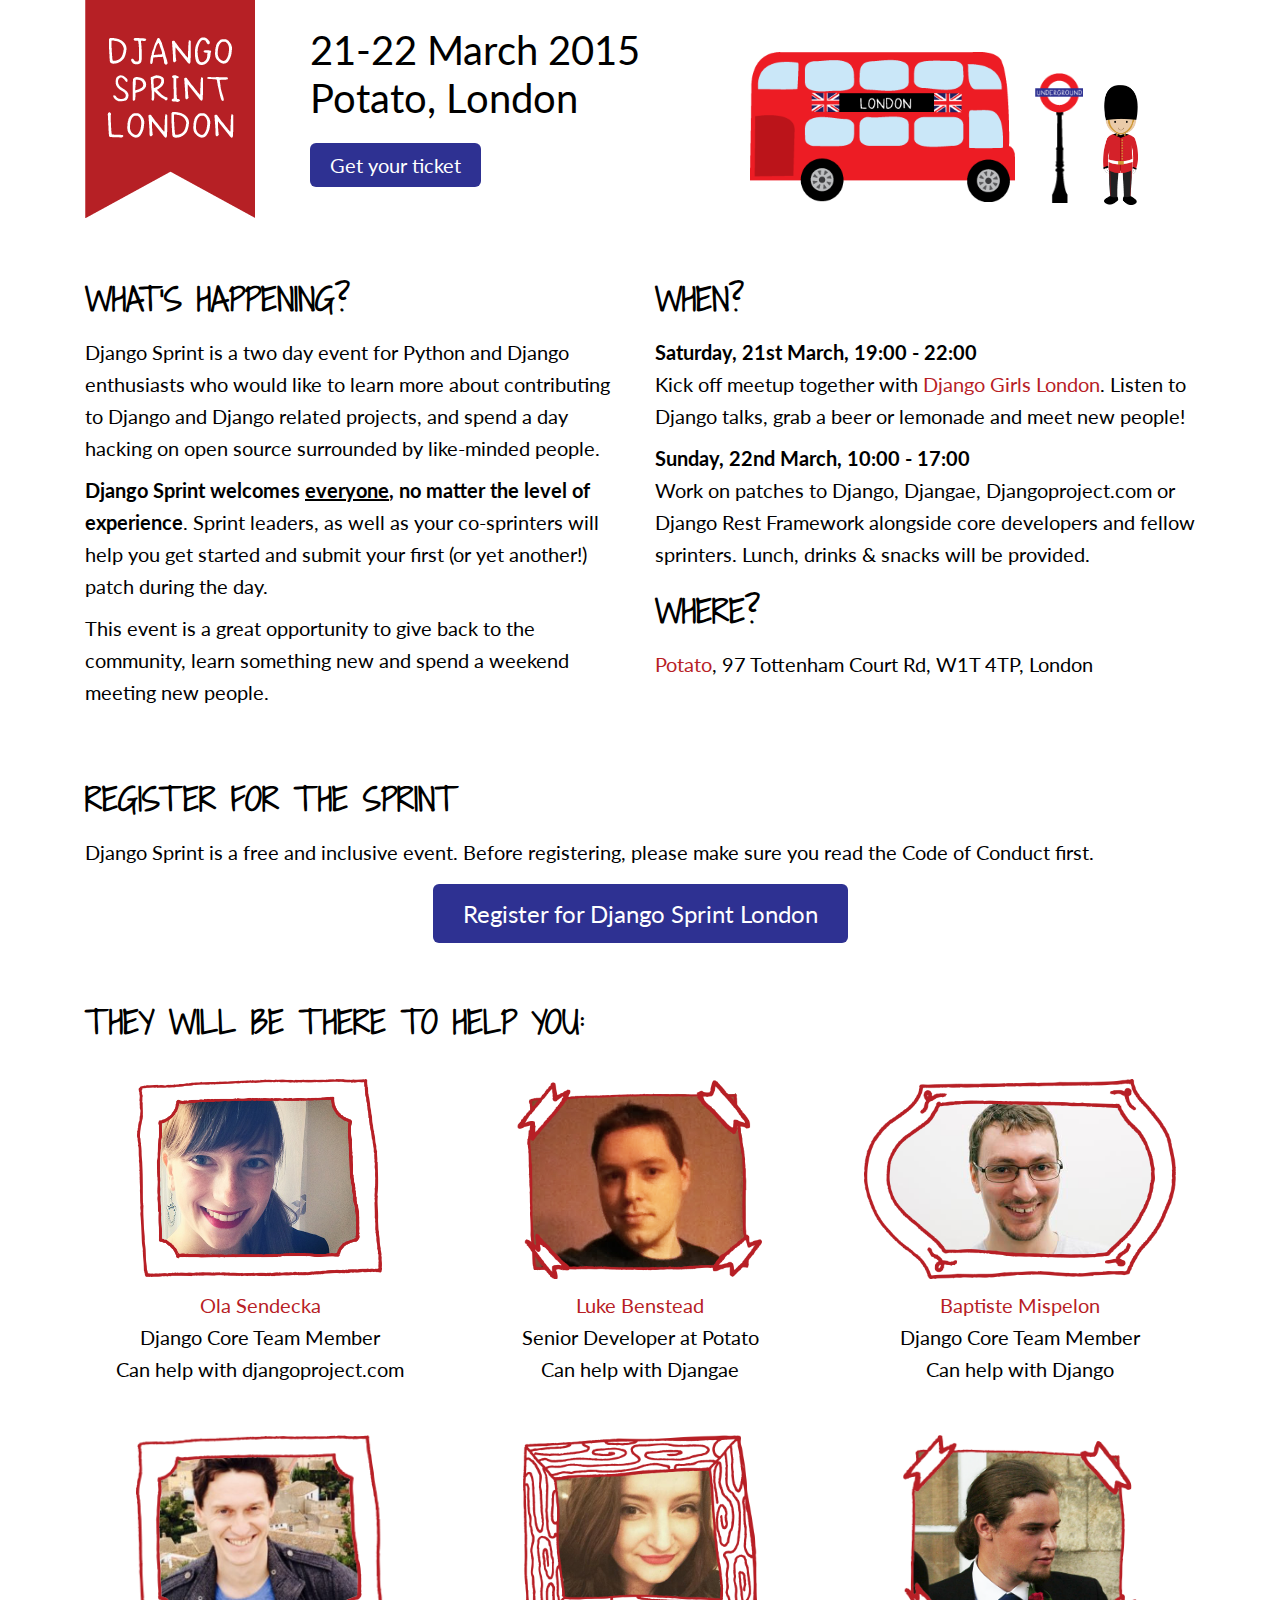
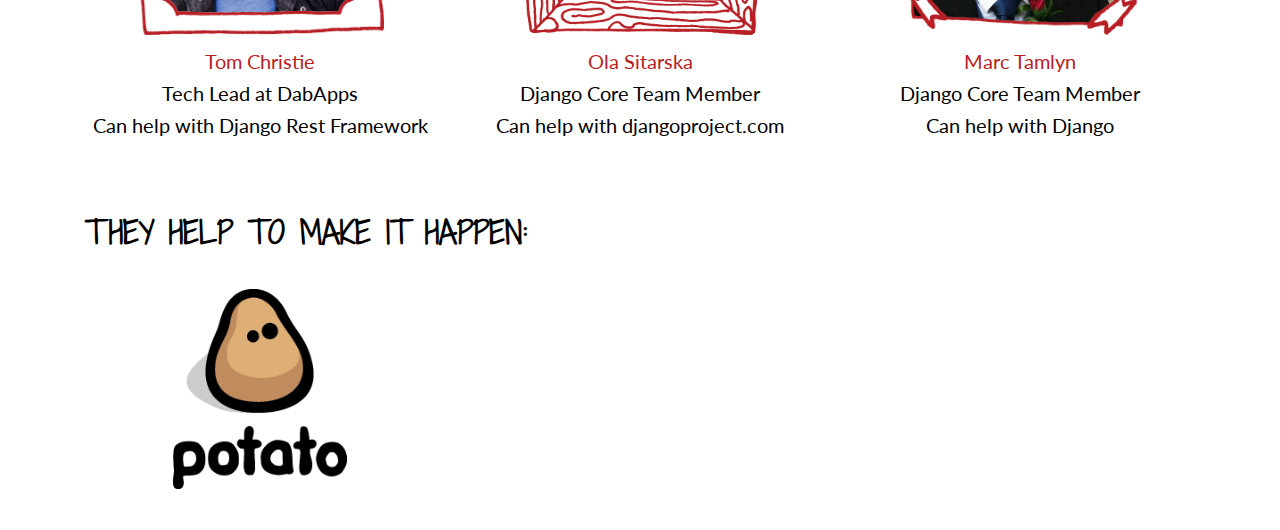
==== index.html @ 788eafe7 "First draft of the website" ====
<!DOCTYPE html>
<html>
<head>
  <title>Django Sprint in London, 22nd March 2015</title>
  <meta name="description" content="Django Sprint is a two day event for Django developers who want to learn about contributing to open source and spend a day hacking on Django and Django related projects.">
  <meta name="keywords" content="programming, python, django, event, workshop, sprint, open source">

  <meta property="og:title" content="Django Sprint in London" />
  <meta property="og:type" content="website" />
  <meta property="og:description" content="Django Sprint is a two day event for Python developers who want to learn about contribution to open source and spend a day hacking on Django, Djangae and Django Rest Framework. " />
  <meta property="og:url" content="http://djangosprint.london/" />
  <!--<meta property="og:image" content="http://www.djangounderthehood.com/static/img/avatar.png" />-->
  <link rel="icon" type="image/x-icon" href="img/favicon.png" />
  <link href="http://fonts.googleapis.com/css?family=Lato:400,700,400italic,700italic|Shadows+Into+Light+Two" rel="stylesheet" type="text/css">
  <link rel="stylesheet" type="text/css" href="css/bootstrap.min.css" media="screen">
  <link rel="stylesheet" type="text/css" href="css/style.css" media="screen">
</head>
<body>

  <header class="container">
    <div class="col-md-2">
      <a href="/"><img src="img/logo2.png" alt="Django Sprint in London" /></a>
    </div>
    <div class="col-md-5 dates">
      <h1>21-22 March 2015<br />Potato, London</h1>
      <a class="btn" href="">Get your ticket</a>
    </div>
    <div class="col-md-5">
      <img src="img/bus.png" class="bus" />
      <img src="img/tube.png" class="tube" />
      <img src="img/guard.png" class="guard" />
    </div>
  </header>

  <section class="container">
    <div class="row">
      <div class="col-md-6">
        <h2>What's happening?</h2>
        <p>
          Django Sprint is a two day event for Python and Django enthusiasts who would like
          to learn more about contributing to Django and Django related projects, and spend
          a day hacking on open source surrounded by like-minded people.
        </p>
        <p>
          <strong>Django Sprint welcomes <u>everyone</u>, no matter the level of experience</strong>. Sprint leaders,
          as well as your co-sprinters will help you get started and submit your first
          (or yet another!) patch during the day.
        </p>
        <p>
          This event is a great opportunity to give back to the community, learn something
          new and spend a weekend meeting new people.
        </p>
      </div>
      <div class="col-md-6">
        <h2>When?</h2>

        <p>
          <strong>Saturday, 21st March, 19:00 - 22:00</strong><br />
          Kick off meetup together with <a href="">Django Girls London</a>.
          Listen to Django talks, grab a beer or lemonade and meet new people!
        </p>
        <p>
          <strong>Sunday, 22nd March, 10:00 - 17:00</strong><br />
          Work on patches to Django, Djangae, Djangoproject.com or Django Rest Framework
          alongside core developers and fellow sprinters. Lunch, drinks & snacks will be provided.
        </p>

        <h2>Where?</h2>
        <p>
          <a href="">Potato</a>, 97 Tottenham Court Rd, W1T 4TP, London
        </p>
      </div>
    </div>

    <div class="row">
      <div class="col-md-12">
        <h2>Register for the Sprint</h2>
        <p>
          Django Sprint is a free and inclusive event. Before registering, please make sure you read the Code of Conduct first.
        </p>
        <p class="centered">
          <a href="" class="btn big">Register for Django Sprint London</a>
        </p>
      </div>
    </div>


    <div class="row leaders">
      <div class="col-md-12">
        <h2>They will be there to help you:</h2>
      </div>
      <div class="col-md-4">
        <img src="img/leaders/olasendecka.png" />
        <p>
          <a href="">Ola Sendecka</a><br />
          Django Core Team Member <br />
          Can help with djangoproject.com
        </p>
      </div>
      <div class="col-md-4">
        <img src="img/leaders/lukeb.png" />
        <p>
          <a href="">Luke Benstead</a><br />
          Senior Developer at Potato <br />
          Can help with Djangae
        </p>
      </div>
      <div class="col-md-4">
        <img src="img/leaders/batistek.png" />
        <p>
          <a href="">Baptiste Mispelon</a><br />
          Django Core Team Member <br />
          Can help with Django
        </p>
      </div>
    </div>
    <div class="row leaders">
      <div class="col-md-4">
        <img src="img/leaders/tomchristie.png" />
        <p>
          <a href="">Tom Christie</a><br />
          Tech Lead at DabApps<br />
          Can help with Django Rest Framework
        </p>
      </div>
      <div class="col-md-4">
        <img src="img/leaders/olasitarska.png" />
        <p>
          <a href="">Ola Sitarska</a><br />
          Django Core Team Member <br />
          Can help with djangoproject.com
        </p>
      </div>
      <div class="col-md-4">
        <img src="img/leaders/marct.png" />
        <p>
          <a href="">Marc Tamlyn</a><br />
          Django Core Team Member <br />
          Can help with Django
        </p>
      </div>
    </div>

    <div class="row sponsors">
      <div class="col-md-12">
        <h2>They help to make it happen:</h2>
      </div>

      <div class="col-md-4">
        <a href=""><img src="img/sponsors/potato.png" /></a>
      </div>
    </div>
  </section>

</body>
</html>
---- css/style.css ----
body {
  font-family: 'Lato', 'Helvetica', 'Arial', sans-serif;
  font-size: 20px;
  color: #000;
  line-height: 1.6em;
  margin-top: -1px;
}
header .dates {
  padding-left: 50px;
}
header .bus {
  max-height: 150px;
  margin-top: 50px;
  margin-right: 15px;
}
header .tube {
  max-height: 130px;
  margin-top: 72px;
  margin-right: 15px;
}
header .guard {
  max-height: 120px;
  margin-top: 86px;
}
.centered {
  text-align: center;
  margin-top: 1.5em;
}
.btn,
.btn:hover {
  background: #2e3192;
  color: #fff;
  border-radius: 6px;
  padding: 10px 20px;
}
.btn:hover {
  background: #383b97;
  text-decoration: none;
}
.big,
.big:hover {
  font-size: 24px;
  padding: 15px 30px;
}
h1 {
  font-weight: normal;
  line-height: 1.2em;
}
h2,
h3,
h4,
h5 {
  font-family: 'Shadows Into Light Two', 'Lato', 'Helvetica', 'Arial', sans-serif;
  margin-bottom: 0.7em;
  text-transform: uppercase;
}
p {
  margin: 0.5em 0;
}
a,
a:hover {
  color: #b82025;
}
.row {
  margin: 2em 0;
}
.leaders .col-md-12,
.sponsors .col-md-12 {
  margin-bottom: 1em;
}
.leaders .col-md-4,
.sponsors .col-md-4 {
  text-align: center;
}
.leaders img,
.sponsors img {
  max-height: 200px;
}
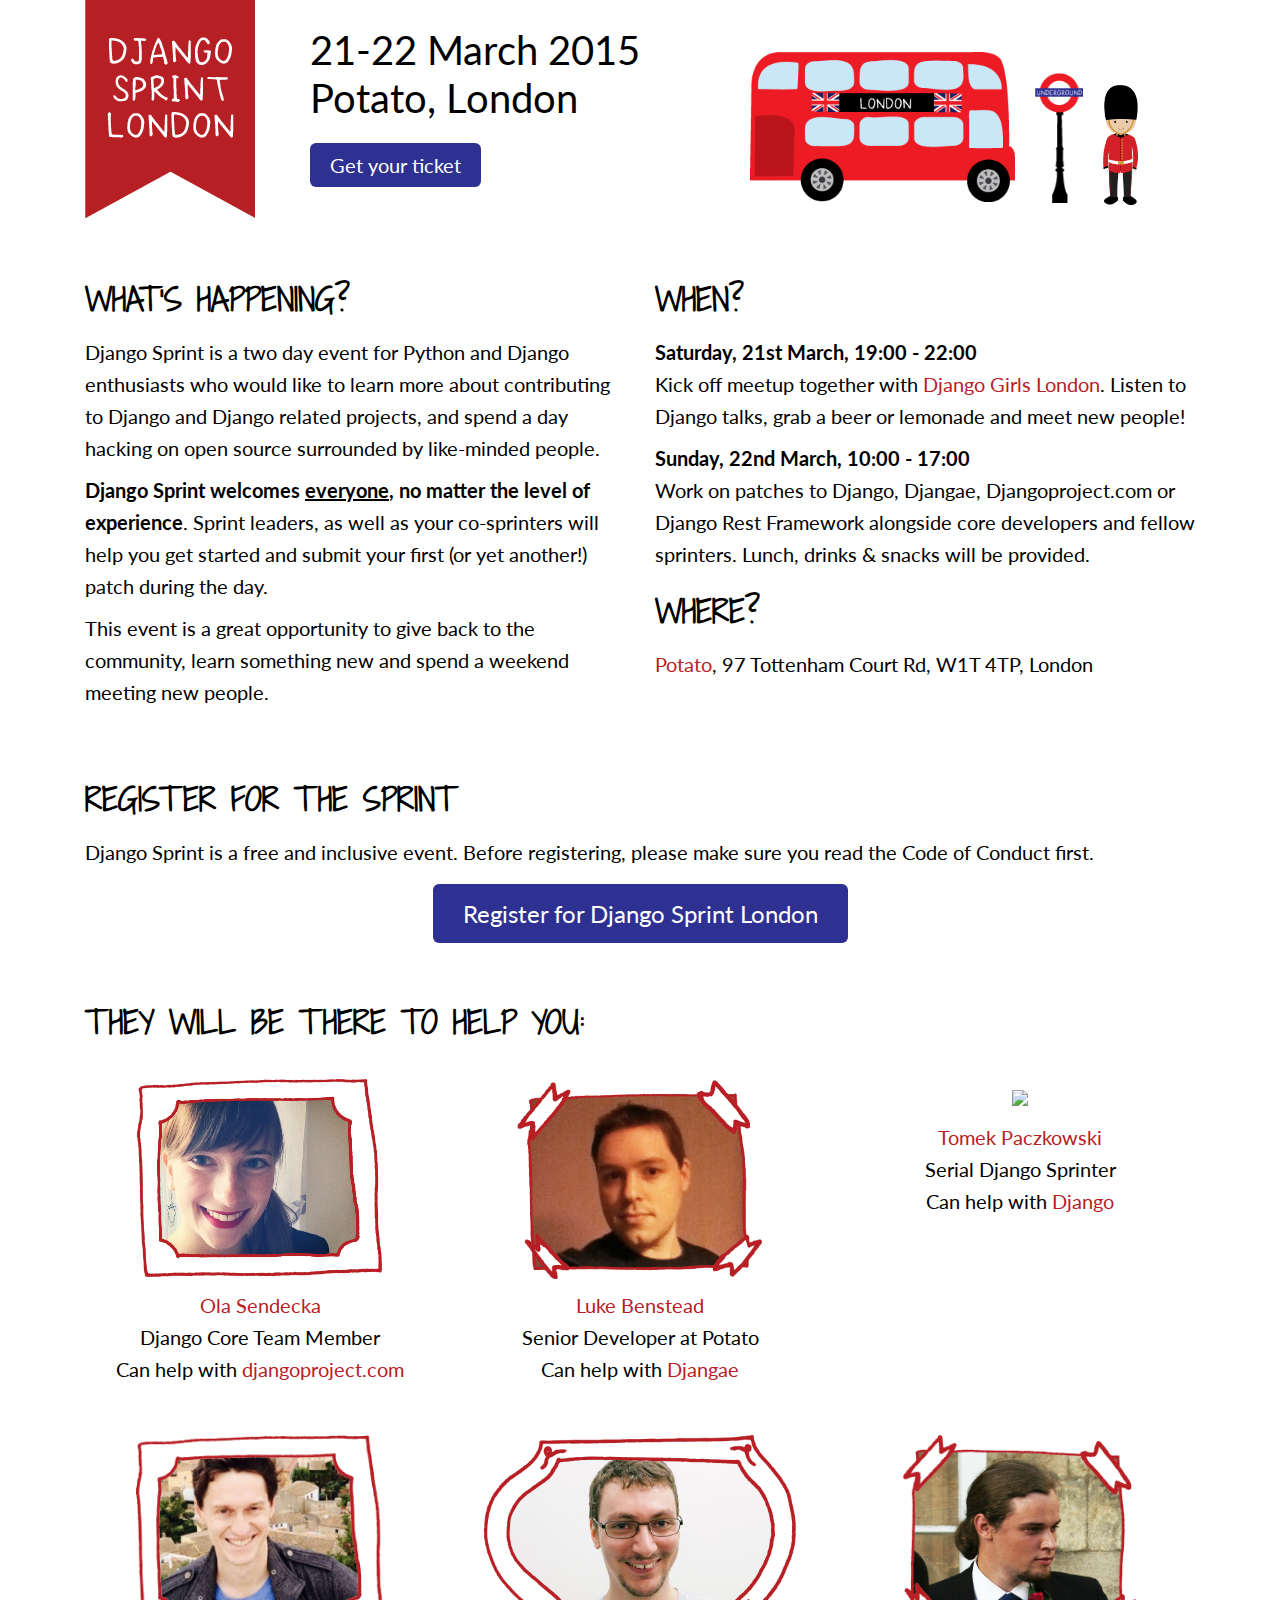
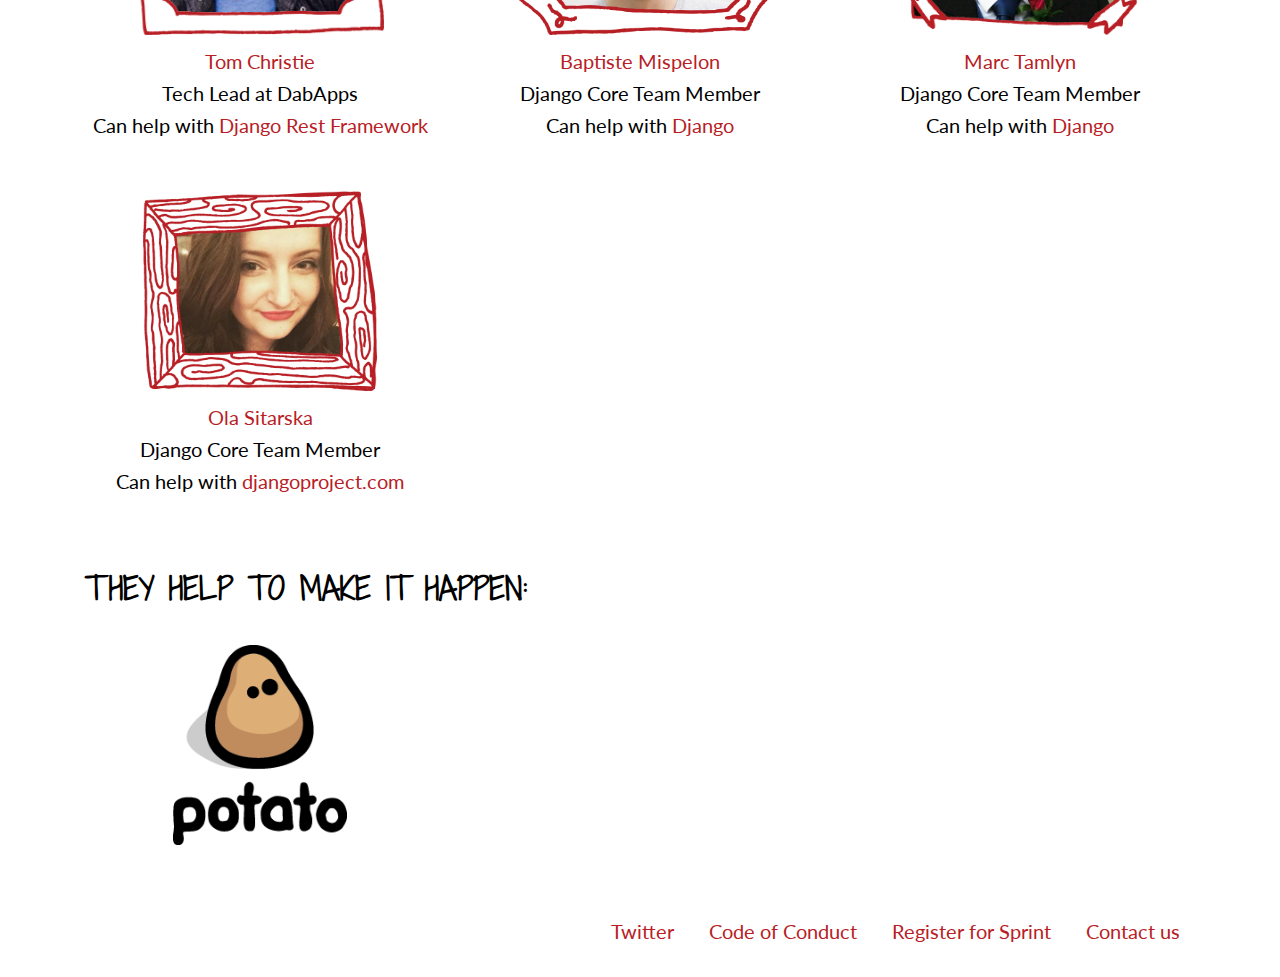
==== commit 913397c4: "Added Code of Conduct. Fixed #1" ====
--- a/index.html
+++ b/index.html
@@ -9,7 +9,7 @@
   <meta property="og:type" content="website" />
   <meta property="og:description" content="Django Sprint is a two day event for Python developers who want to learn about contribution to open source and spend a day hacking on Django, Djangae and Django Rest Framework. " />
   <meta property="og:url" content="http://djangosprint.london/" />
-  <!--<meta property="og:image" content="http://www.djangounderthehood.com/static/img/avatar.png" />-->
+  <meta property="og:image" content="http://djangosprint.london/img/logo2.png" />
   <link rel="icon" type="image/x-icon" href="img/favicon.png" />
   <link href="http://fonts.googleapis.com/css?family=Lato:400,700,400italic,700italic|Shadows+Into+Light+Two" rel="stylesheet" type="text/css">
   <link rel="stylesheet" type="text/css" href="css/bootstrap.min.css" media="screen">
@@ -23,7 +23,7 @@
     </div>
     <div class="col-md-5 dates">
       <h1>21-22 March 2015<br />Potato, London</h1>
-      <a class="btn" href="">Get your ticket</a>
+      <a class="btn" href="https://ti.to/django-sprint/london-2015">Get your ticket</a>
     </div>
     <div class="col-md-5">
       <img src="img/bus.png" class="bus" />
@@ -56,7 +56,7 @@
 
         <p>
           <strong>Saturday, 21st March, 19:00 - 22:00</strong><br />
-          Kick off meetup together with <a href="">Django Girls London</a>.
+          Kick off meetup together with <a href="http://djangogirls.org/london">Django Girls London</a>.
           Listen to Django talks, grab a beer or lemonade and meet new people!
         </p>
         <p>
@@ -67,7 +67,7 @@
 
         <h2>Where?</h2>
         <p>
-          <a href="">Potato</a>, 97 Tottenham Court Rd, W1T 4TP, London
+          <a href="http://p.ota.to/">Potato</a>, 97 Tottenham Court Rd, W1T 4TP, London
         </p>
       </div>
     </div>
@@ -79,7 +79,7 @@
           Django Sprint is a free and inclusive event. Before registering, please make sure you read the Code of Conduct first.
         </p>
         <p class="centered">
-          <a href="" class="btn big">Register for Django Sprint London</a>
+          <a href="https://ti.to/django-sprint/london-2015" class="btn big">Register for Django Sprint London</a>
         </p>
       </div>
     </div>
@@ -92,25 +92,25 @@
       <div class="col-md-4">
         <img src="img/leaders/olasendecka.png" />
         <p>
-          <a href="">Ola Sendecka</a><br />
+          <a href="http://twitter.com/asendecka">Ola Sendecka</a><br />
           Django Core Team Member <br />
-          Can help with djangoproject.com
+          Can help with <a href="http://github.com/django/djangoproject.com">djangoproject.com</a>
         </p>
       </div>
       <div class="col-md-4">
         <img src="img/leaders/lukeb.png" />
         <p>
-          <a href="">Luke Benstead</a><br />
+          <a href="http://twitter.com/kazade">Luke Benstead</a><br />
           Senior Developer at Potato <br />
-          Can help with Djangae
+          Can help with <a href="http://github.com/potatolondon/djangae">Djangae</a>
         </p>
       </div>
       <div class="col-md-4">
-        <img src="img/leaders/batistek.png" />
+        <img src="img/leaders/tomekpaczkowski.png" />
         <p>
-          <a href="">Baptiste Mispelon</a><br />
-          Django Core Team Member <br />
-          Can help with Django
+          <a href="https://twitter.com/oinopion">Tomek Paczkowski</a><br />
+          Serial Django Sprinter <br />
+          Can help with <a href="http://github.com/django/django">Django</a>
         </p>
       </div>
     </div>
@@ -118,25 +118,35 @@
       <div class="col-md-4">
         <img src="img/leaders/tomchristie.png" />
         <p>
-          <a href="">Tom Christie</a><br />
+          <a href="https://twitter.com/_tomchristie">Tom Christie</a><br />
           Tech Lead at DabApps<br />
-          Can help with Django Rest Framework
+          Can help with <a href="https://github.com/tomchristie/django-rest-framework">Django Rest Framework</a>
         </p>
       </div>
       <div class="col-md-4">
-        <img src="img/leaders/olasitarska.png" />
+        <img src="img/leaders/batistek.png" />
         <p>
-          <a href="">Ola Sitarska</a><br />
+          <a href="https://twitter.com/bmispelon">Baptiste Mispelon</a><br />
           Django Core Team Member <br />
-          Can help with djangoproject.com
+          Can help with <a href="http://github.com/django/django">Django</a>
         </p>
       </div>
       <div class="col-md-4">
         <img src="img/leaders/marct.png" />
         <p>
-          <a href="">Marc Tamlyn</a><br />
+          <a href="https://twitter.com/mjtamlyn">Marc Tamlyn</a><br />
           Django Core Team Member <br />
-          Can help with Django
+          Can help with <a href="http://github.com/django/django">Django</a>
+        </p>
+      </div>
+    </div>
+    <div class="row leaders">
+      <div class="col-md-4">
+        <img src="img/leaders/olasitarska.png" />
+        <p>
+          <a href="https://twitter.com/olasitarska">Ola Sitarska</a><br />
+          Django Core Team Member <br />
+          Can help with <a href="http://github.com/django/djangoproject.com">djangoproject.com</a>
         </p>
       </div>
     </div>
@@ -147,10 +157,19 @@
       </div>
 
       <div class="col-md-4">
-        <a href=""><img src="img/sponsors/potato.png" /></a>
+        <a href="http://p.ota.to/"><img src="img/sponsors/potato.png" /></a>
       </div>
     </div>
   </section>
 
+  <footer class="container">
+      <ul>
+        <li><a href="">Twitter</a></li>
+        <li><a href="/code-of-conduct.html">Code of Conduct</a></li>
+        <li><a href="https://ti.to/django-sprint/london-2015">Register for Sprint</a></li>
+        <li><a href="mailto:hello@djangosprint.london">Contact us</a></li>
+      </ul>
+  </footer>
+
 </body>
 </html>
--- a/css/style.css
+++ b/css/style.css
@@ -76,3 +76,15 @@
 .sponsors img {
   max-height: 200px;
 }
+footer {
+  margin: 30px 0;
+}
+footer ul {
+  list-style-type: none;
+  margin: 0;
+  float: right;
+}
+footer ul li {
+  display: inline;
+  margin-right: 30px;
+}
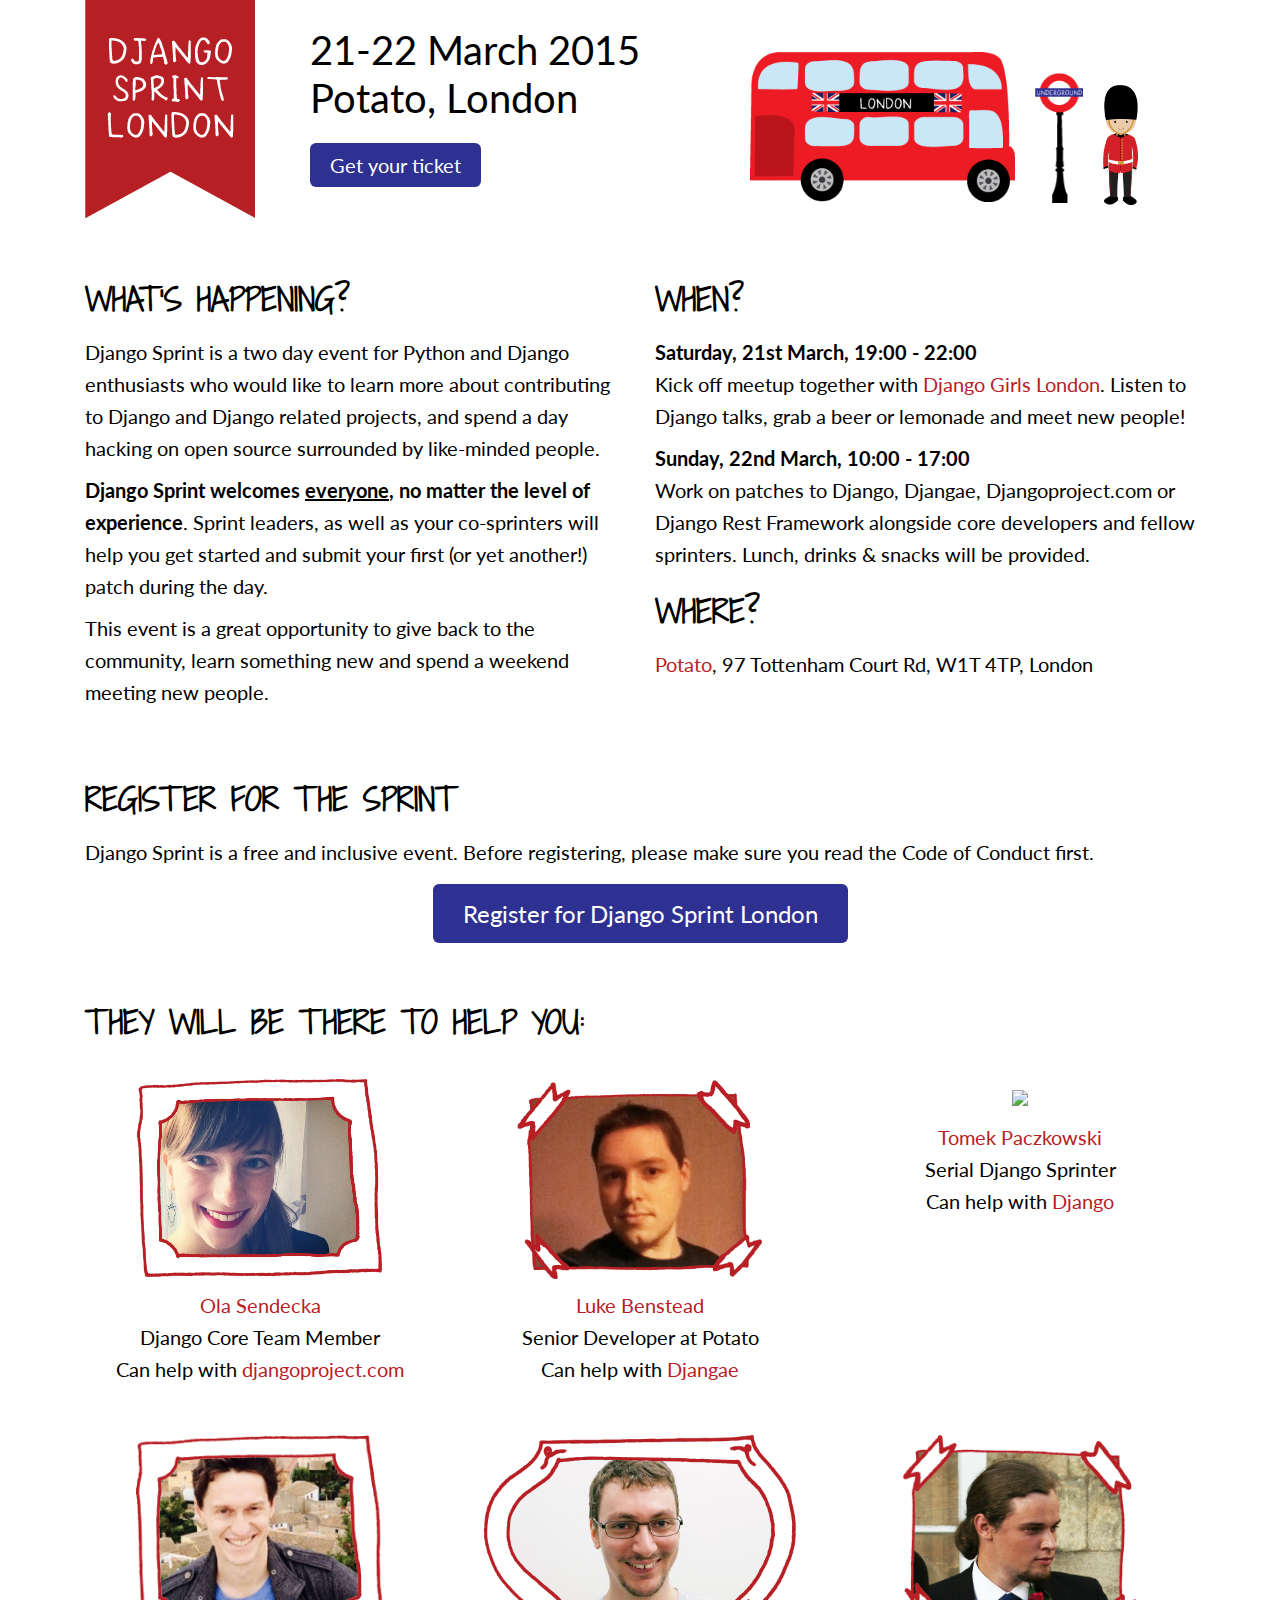
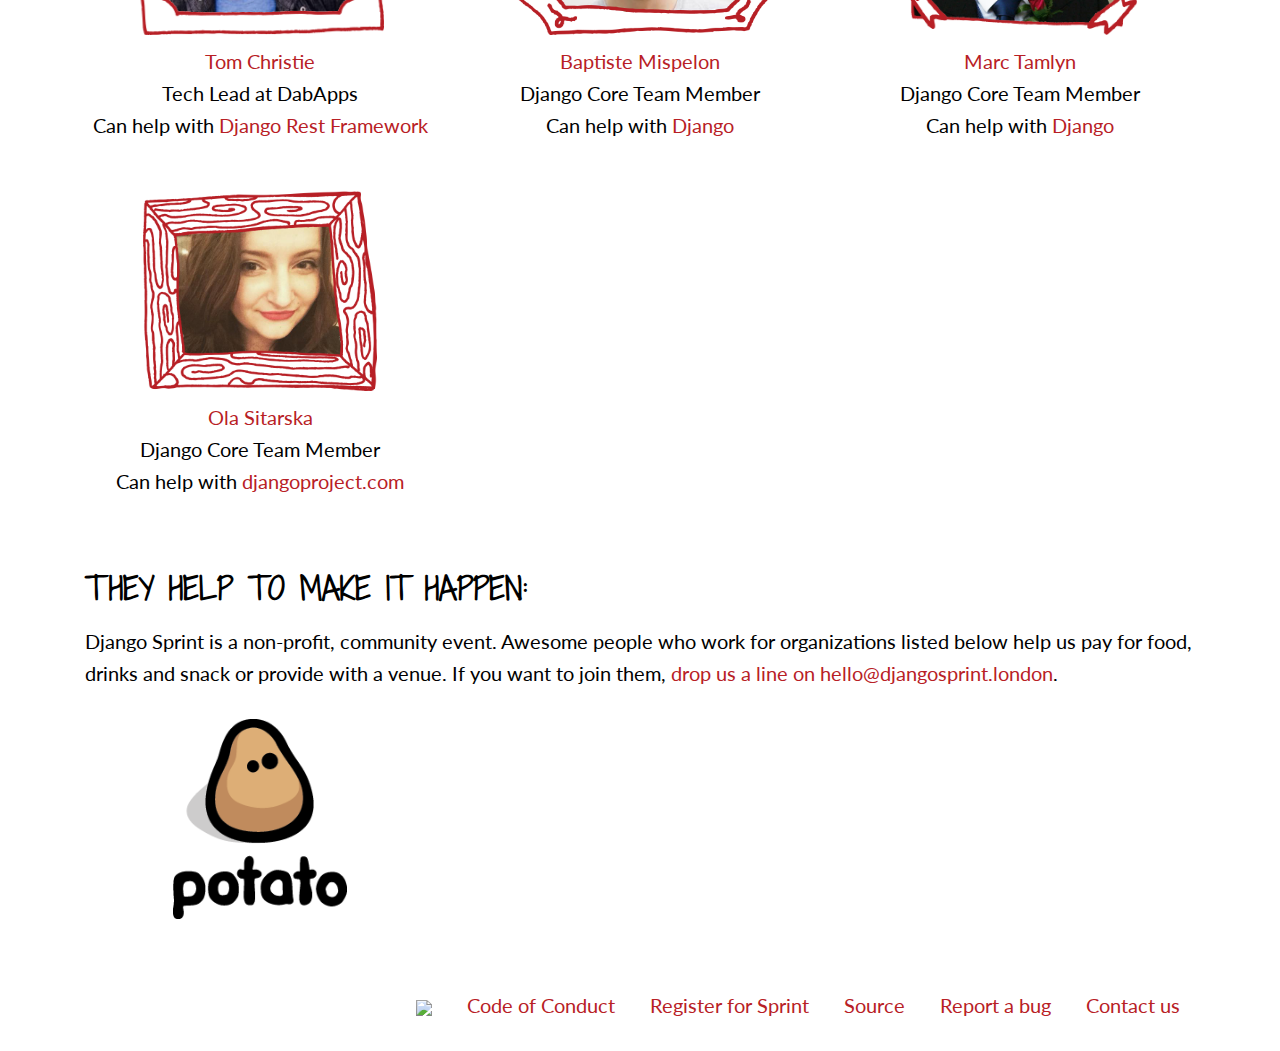
==== commit b4e81a21: "Call for sponsors. Fixed #7" ====
--- a/index.html
+++ b/index.html
@@ -154,6 +154,9 @@
     <div class="row sponsors">
       <div class="col-md-12">
         <h2>They help to make it happen:</h2>
+        <p>Django Sprint is a non-profit, community event. Awesome people who work for organizations listed
+        below help us pay for food, drinks and snack or provide with a venue. If you want to join them,
+        <a href="mailto:hello@djangosprint.london">drop us a line on hello@djangosprint.london</a>.</p>
       </div>
 
       <div class="col-md-4">
@@ -162,13 +165,17 @@
     </div>
   </section>
 
-  <footer class="container">
+  <footer>
+    <div class="container">
       <ul>
-        <li><a href="">Twitter</a></li>
+        <li><img src="img/umbrella.png" class="umbrella-ella-ella" /></li>
         <li><a href="/code-of-conduct.html">Code of Conduct</a></li>
         <li><a href="https://ti.to/django-sprint/london-2015">Register for Sprint</a></li>
+        <li><a href="https://github.com/olasitarska/djangosprint.london">Source</a></li>
+        <li><a href="https://github.com/olasitarska/djangosprint.london/issues">Report a bug</a></li>
         <li><a href="mailto:hello@djangosprint.london">Contact us</a></li>
       </ul>
+    </div>
   </footer>
 
 </body>
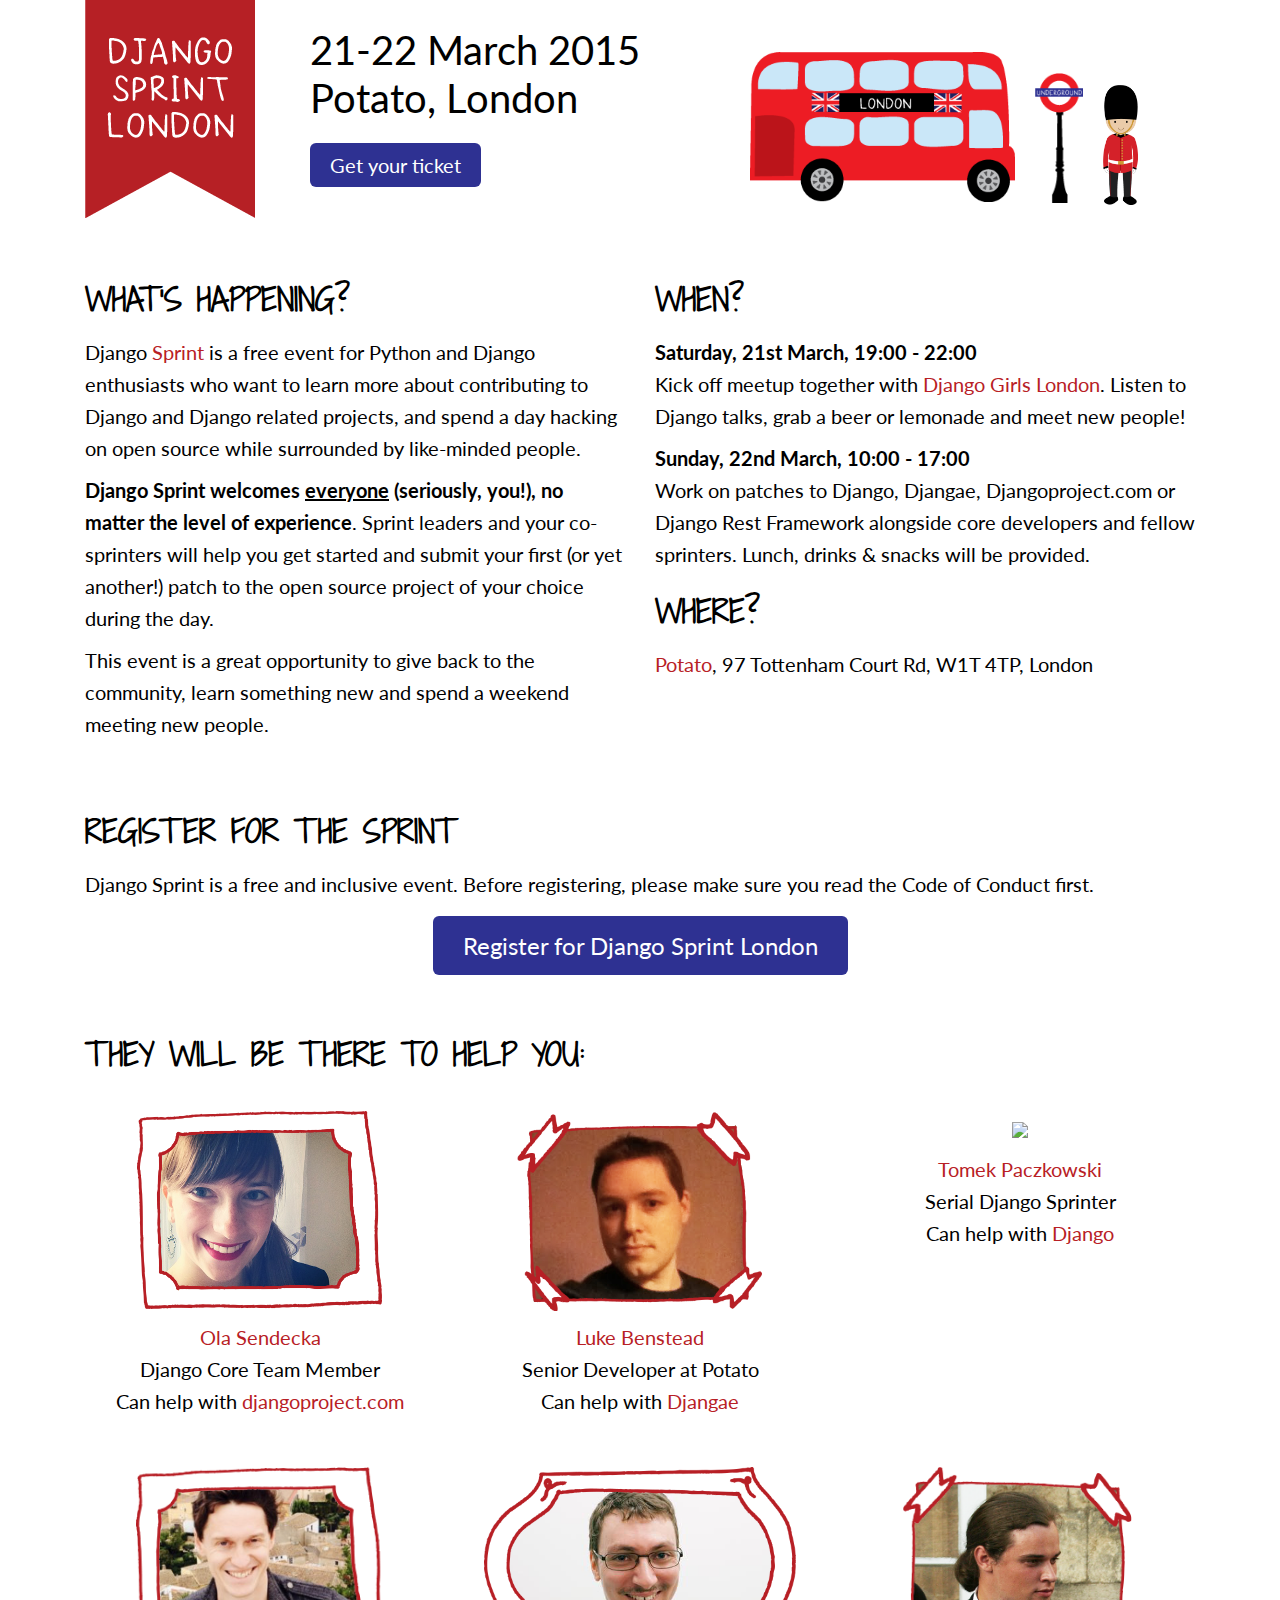
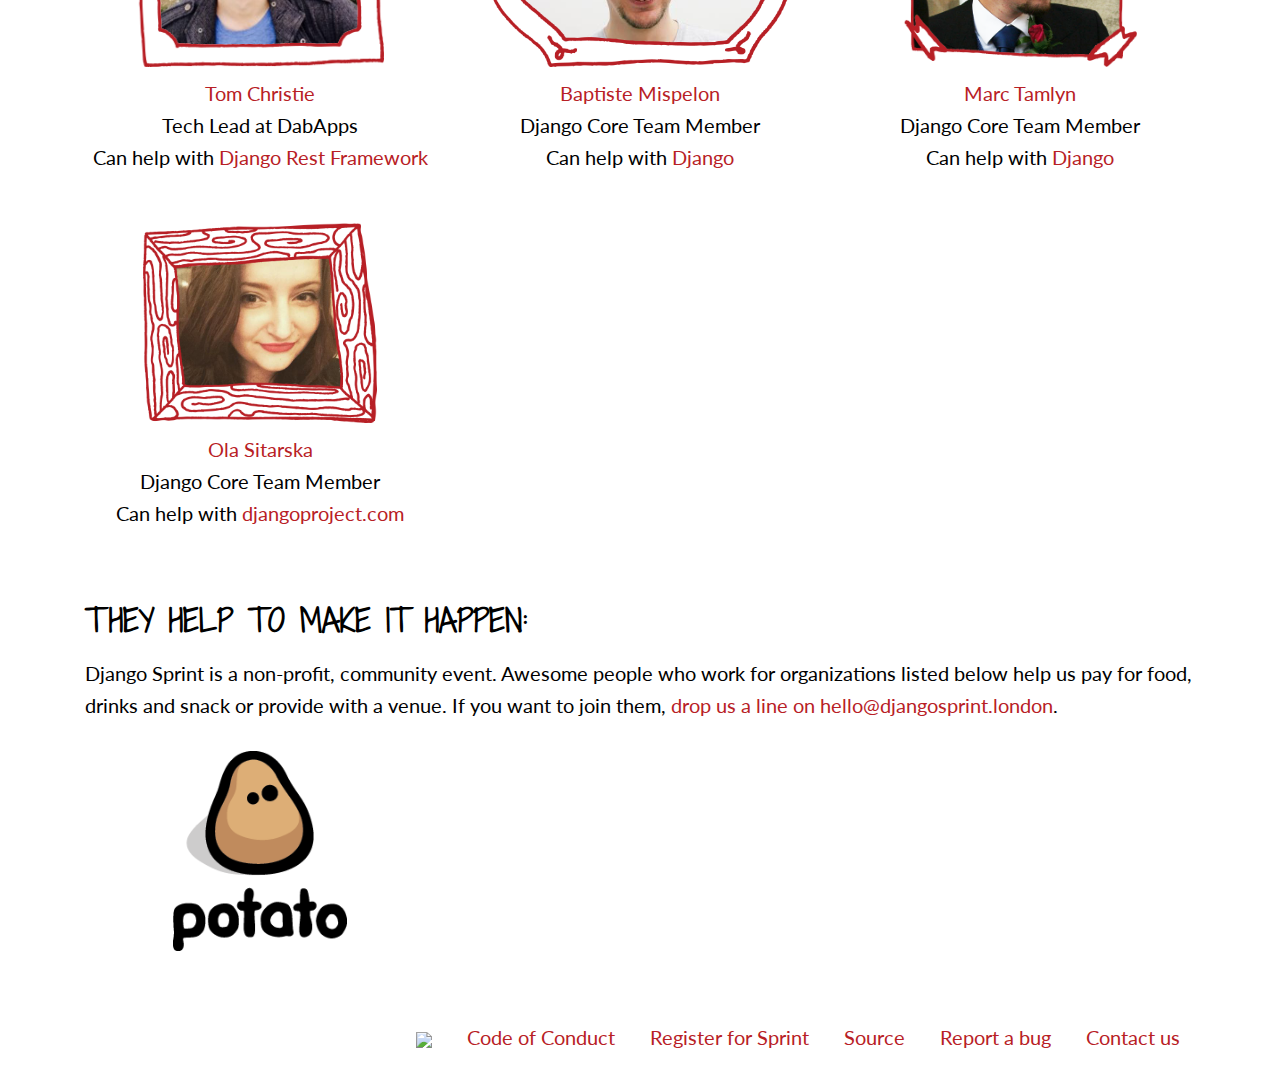
==== commit b43a51f5: "Improving copywriting. Fixed #9 #10" ====
--- a/index.html
+++ b/index.html
@@ -37,14 +37,15 @@
       <div class="col-md-6">
         <h2>What's happening?</h2>
         <p>
-          Django Sprint is a two day event for Python and Django enthusiasts who would like
+          Django <a href="http://en.wikipedia.org/wiki/Sprint_%28software_development%29">Sprint</a>
+          is a free event for Python and Django enthusiasts who want
           to learn more about contributing to Django and Django related projects, and spend
-          a day hacking on open source surrounded by like-minded people.
+          a day hacking on open source while surrounded by like-minded people.
         </p>
         <p>
-          <strong>Django Sprint welcomes <u>everyone</u>, no matter the level of experience</strong>. Sprint leaders,
-          as well as your co-sprinters will help you get started and submit your first
-          (or yet another!) patch during the day.
+          <strong>Django Sprint welcomes <u>everyone</u> (seriously, you!), no matter the level of experience</strong>.
+          Sprint leaders and your co-sprinters will help you get started and submit your first
+          (or yet another!) patch to the open source project of your choice during the day.
         </p>
         <p>
           This event is a great opportunity to give back to the community, learn something
